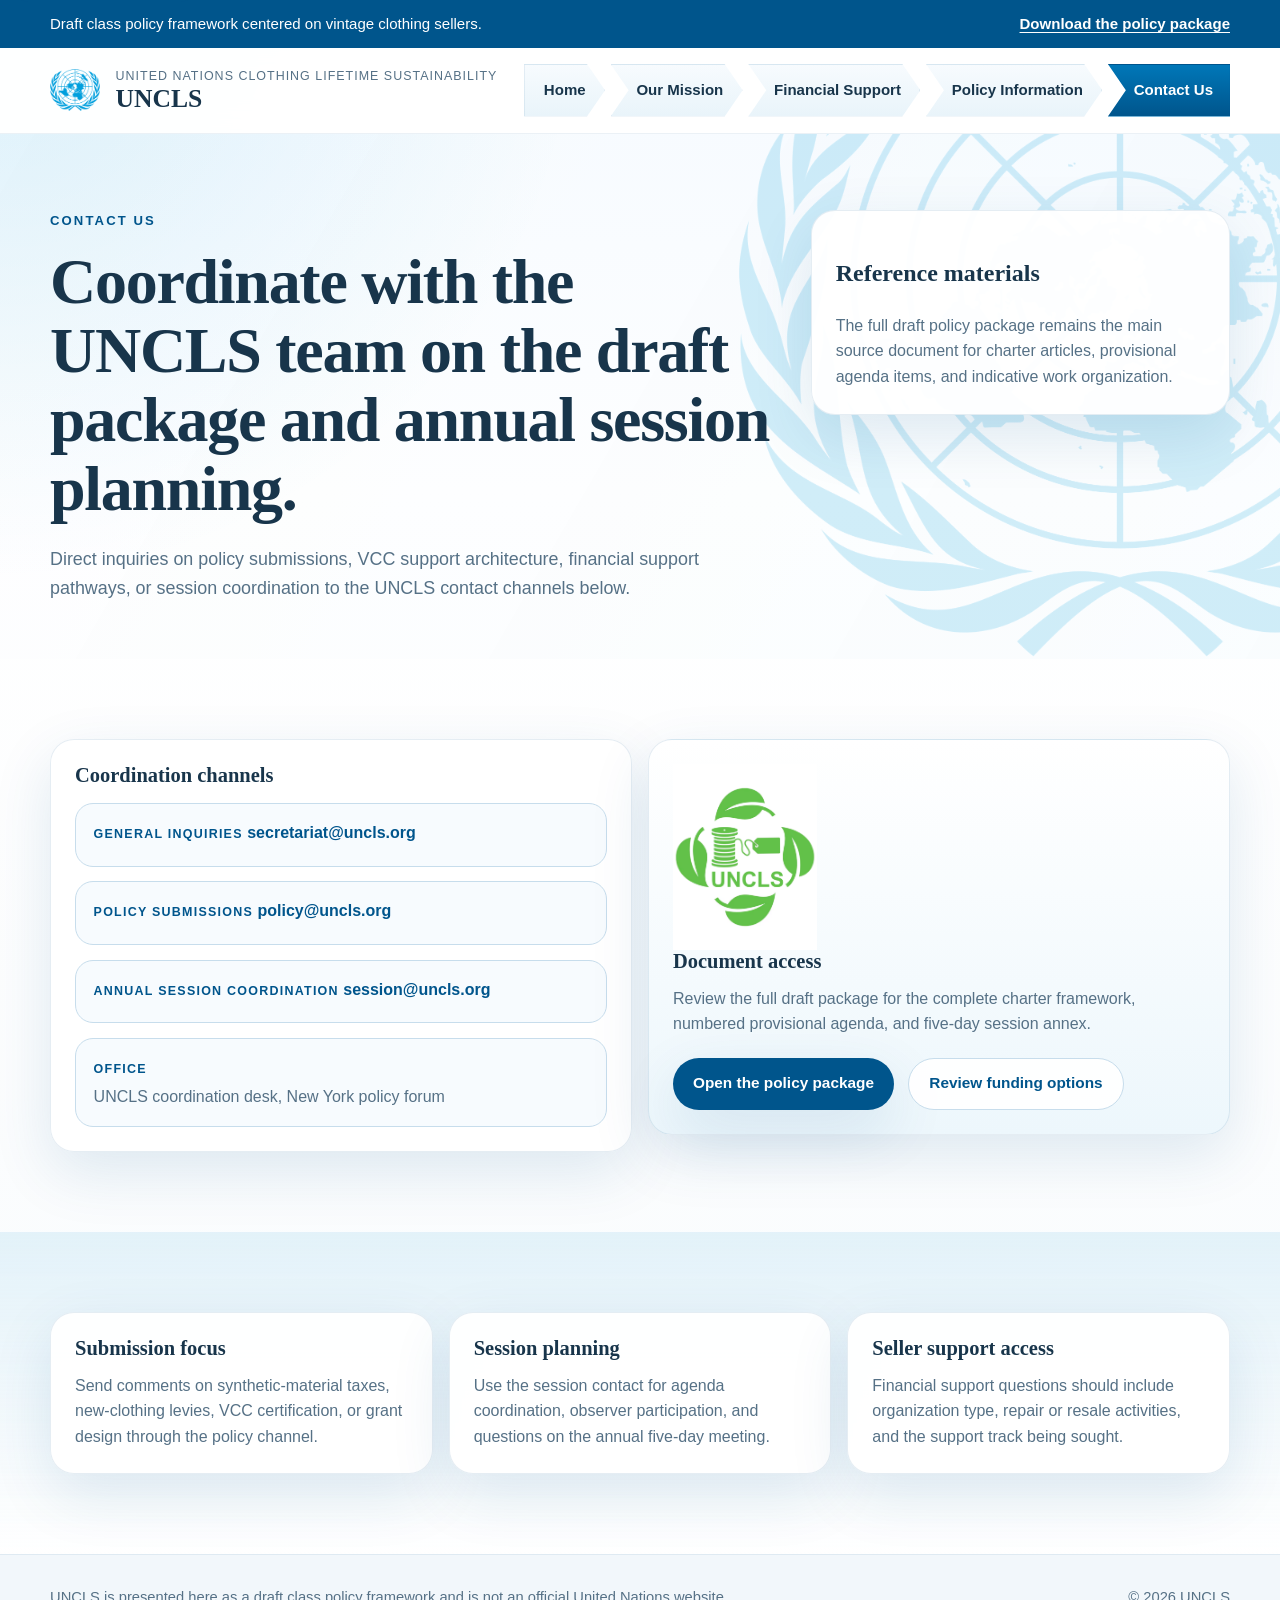
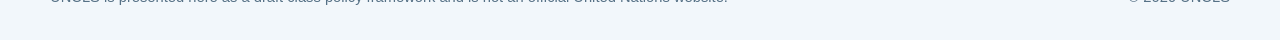
==== contact.html @ e7e81ed1 "created website" ====
<!DOCTYPE html>
<html lang="en">
  <head>
    <meta charset="UTF-8" />
    <meta name="viewport" content="width=device-width, initial-scale=1.0" />
    <meta
      name="description"
      content="Contact the UNCLS coordination team for draft package inquiries, policy submissions, and annual session planning."
    />
    <title>UNCLS | Contact Us</title>
    <link rel="stylesheet" href="styles.css" />
    <script defer src="script.js"></script>
  </head>
  <body>
    <a class="skip-link" href="#main-content">Skip to main content</a>

    <div class="utility-bar">
      <div class="container utility-bar__inner">
        <p>Draft class policy framework centered on vintage clothing sellers.</p>
        <a
          href="assets/UNCLS_vintage_clothing_sellers_policy_package.pdf"
          target="_blank"
          rel="noreferrer noopener"
        >
          Download the policy package
        </a>
      </div>
    </div>

    <header class="site-header">
      <div class="container site-header__inner">
        <a class="brand" href="index.html" aria-label="UNCLS home">
          <img
            class="brand__mark"
            src="assets/un_logo.png"
            alt="United Nations emblem"
          />
          <div class="brand__copy">
            <span class="brand__eyebrow">United Nations Clothing Lifetime Sustainability</span>
            <strong class="brand__title">UNCLS</strong>
          </div>
        </a>

        <button
          class="menu-toggle"
          type="button"
          aria-expanded="false"
          aria-controls="site-nav"
        >
          Menu
        </button>

        <nav class="site-nav" id="site-nav" aria-label="Primary">
          <a href="index.html">Home</a>
          <a href="mission.html">Our Mission</a>
          <a href="financial-support.html">Financial Support</a>
          <a href="policy-information.html">Policy Information</a>
          <a href="contact.html" aria-current="page">Contact Us</a>
        </nav>
      </div>
    </header>

    <main id="main-content">
      <section class="page-hero">
        <div class="container page-hero__grid">
          <div data-reveal>
            <p class="section-tag">Contact Us</p>
            <h1 class="page-title">
              Coordinate with the UNCLS team on the draft package and annual
              session planning.
            </h1>
            <p class="page-lede">
              Direct inquiries on policy submissions, VCC support architecture,
              financial support pathways, or session coordination to the UNCLS
              contact channels below.
            </p>
          </div>

          <aside class="page-note" data-reveal>
            <h2>Reference materials</h2>
            <p>
              The full draft policy package remains the main source document for
              charter articles, provisional agenda items, and indicative work
              organization.
            </p>
          </aside>
        </div>
      </section>

      <section class="section">
        <div class="container two-column-grid">
          <article class="panel-card" data-reveal>
            <h3>Coordination channels</h3>
            <div class="contact-list">
              <div class="contact-item">
                <span class="contact-item__label">General inquiries</span>
                <a href="mailto:secretariat@uncls.org">secretariat@uncls.org</a>
              </div>
              <div class="contact-item">
                <span class="contact-item__label">Policy submissions</span>
                <a href="mailto:policy@uncls.org">policy@uncls.org</a>
              </div>
              <div class="contact-item">
                <span class="contact-item__label">Annual session coordination</span>
                <a href="mailto:session@uncls.org">session@uncls.org</a>
              </div>
              <div class="contact-item">
                <span class="contact-item__label">Office</span>
                <p>UNCLS coordination desk, New York policy forum</p>
              </div>
            </div>
          </article>

          <aside class="panel-card panel-card--accent" data-reveal>
            <img class="side-logo" src="assets/UNCLS_logo.png" alt="UNCLS logo" />
            <h3>Document access</h3>
            <p>
              Review the full draft package for the complete charter framework,
              numbered provisional agenda, and five-day session annex.
            </p>
            <div class="button-stack">
              <a
                class="button button--primary"
                href="assets/UNCLS_vintage_clothing_sellers_policy_package.pdf"
                target="_blank"
                rel="noreferrer noopener"
              >
                Open the policy package
              </a>
              <a class="button button--secondary" href="financial-support.html">
                Review funding options
              </a>
            </div>
          </aside>
        </div>
      </section>

      <section class="section section--alt">
        <div class="container">
          <div class="three-card-grid">
            <article class="info-card" data-reveal>
              <h3>Submission focus</h3>
              <p>
                Send comments on synthetic-material taxes, new-clothing levies,
                VCC certification, or grant design through the policy channel.
              </p>
            </article>

            <article class="info-card" data-reveal>
              <h3>Session planning</h3>
              <p>
                Use the session contact for agenda coordination, observer
                participation, and questions on the annual five-day meeting.
              </p>
            </article>

            <article class="info-card" data-reveal>
              <h3>Seller support access</h3>
              <p>
                Financial support questions should include organization type,
                repair or resale activities, and the support track being sought.
              </p>
            </article>
          </div>
        </div>
      </section>
    </main>

    <footer class="site-footer">
      <div class="container site-footer__inner">
        <p>
          UNCLS is presented here as a draft class policy framework and is not
          an official United Nations website.
        </p>
        <p>&copy; <span id="current-year"></span> UNCLS</p>
      </div>
    </footer>
  </body>
</html>
---- styles.css ----
:root {
  --un-deep: #00558c;
  --un-blue: #009edb;
  --un-blue-soft: #dceef9;
  --un-border: #c7ddec;
  --un-sky: #f5fbff;
  --ink: #18354b;
  --ink-soft: #567186;
  --surface: #ffffff;
  --surface-alt: #f1f7fb;
  --warm: #f3d85d;
  --warm-soft: rgba(243, 216, 93, 0.3);
  --shadow: 0 20px 60px rgba(0, 85, 140, 0.12);
  --radius: 24px;
  --max-width: 1180px;
}

*,
*::before,
*::after {
  box-sizing: border-box;
}

html {
  scroll-behavior: smooth;
}

body {
  margin: 0;
  color: var(--ink);
  background:
    radial-gradient(circle at top left, rgba(0, 158, 219, 0.12), transparent 28%),
    linear-gradient(180deg, #f7fbff 0%, #ffffff 30%, #f8fbfd 100%);
  font-family: "Gill Sans", "Trebuchet MS", "Segoe UI", sans-serif;
  line-height: 1.6;
  overflow-x: hidden;
}

img {
  display: block;
  max-width: 100%;
}

a {
  color: inherit;
}

.skip-link {
  position: absolute;
  left: 1rem;
  top: -3rem;
  z-index: 100;
  padding: 0.75rem 1rem;
  color: #fff;
  background: var(--un-deep);
  border-radius: 0 0 12px 12px;
  text-decoration: none;
}

.skip-link:focus {
  top: 0;
}

.container {
  width: min(calc(100% - 2rem), var(--max-width));
  margin: 0 auto;
}

.utility-bar {
  background: var(--un-deep);
  color: #fff;
  font-size: 0.94rem;
}

.utility-bar__inner {
  display: flex;
  gap: 1rem;
  align-items: center;
  justify-content: space-between;
  padding: 0.75rem 0;
}

.utility-bar p {
  margin: 0;
}

.utility-bar a {
  color: #fff;
  font-weight: 700;
  text-decoration-thickness: 1px;
  text-underline-offset: 0.2em;
}

.site-header {
  position: sticky;
  top: 0;
  z-index: 20;
  background: rgba(255, 255, 255, 0.96);
  border-bottom: 1px solid rgba(0, 85, 140, 0.08);
  backdrop-filter: blur(14px);
}

.site-header__inner {
  display: flex;
  gap: 1.5rem;
  align-items: center;
  justify-content: space-between;
  padding: 1rem 0;
}

.brand {
  display: flex;
  gap: 1rem;
  align-items: center;
  min-width: 0;
  text-decoration: none;
}

.brand__mark {
  width: 3.1rem;
  flex: 0 0 auto;
}

.brand__copy {
  min-width: 0;
  max-width: 24rem;
}

.brand__eyebrow {
  display: block;
  color: var(--ink-soft);
  font-size: 0.78rem;
  line-height: 1.25;
  letter-spacing: 0.08em;
  text-transform: uppercase;
}

.brand__title {
  display: block;
  margin-top: 0.1rem;
  font-family: Cambria, Georgia, "Times New Roman", serif;
  font-size: 1.6rem;
  line-height: 1;
}

.site-nav {
  display: flex;
  gap: 0.35rem;
  align-items: center;
}

.site-nav a {
  display: inline-flex;
  align-items: center;
  justify-content: center;
  min-height: 3.1rem;
  padding: 0.8rem 1.15rem 0.85rem 1.55rem;
  color: var(--ink);
  background: linear-gradient(180deg, #f7fbfe, #e9f4fa);
  border: 1px solid rgba(0, 85, 140, 0.08);
  clip-path: polygon(0 0, calc(100% - 18px) 0, 100% 50%, calc(100% - 18px) 100%, 0 100%, 18px 50%);
  font-size: 0.94rem;
  font-weight: 700;
  text-decoration: none;
  transition:
    background-color 180ms ease,
    color 180ms ease,
    transform 180ms ease,
    box-shadow 180ms ease;
}

.site-nav a:first-child {
  padding-left: 1.2rem;
  clip-path: polygon(0 0, calc(100% - 18px) 0, 100% 50%, calc(100% - 18px) 100%, 0 100%);
}

.site-nav a:last-child {
  padding-right: 1rem;
  clip-path: polygon(0 0, 100% 0, 100% 100%, 0 100%, 18px 50%);
}

.site-nav a:hover,
.site-nav a:focus-visible {
  transform: translateY(-1px);
}

.site-nav a[aria-current="page"] {
  color: #fff;
  background: linear-gradient(180deg, #0077b8, var(--un-deep));
  box-shadow: 0 10px 30px rgba(0, 85, 140, 0.18);
}

.menu-toggle {
  display: none;
  padding: 0.65rem 1rem;
  color: var(--un-deep);
  background: #fff;
  border: 1px solid var(--un-border);
  border-radius: 999px;
  font: inherit;
  font-weight: 700;
  cursor: pointer;
}

.hero,
.page-hero {
  position: relative;
  overflow: hidden;
  padding: 4.75rem 0 3.5rem;
}

.hero::before,
.page-hero::before {
  content: "";
  position: absolute;
  inset: 0;
  background:
    linear-gradient(120deg, rgba(0, 85, 140, 0.02), rgba(0, 158, 219, 0.11)),
    url("assets/un_logo.png") no-repeat right -14rem top -8rem / 48rem auto;
  opacity: 0.18;
  pointer-events: none;
}

.page-hero--finance::before {
  background:
    linear-gradient(120deg, rgba(243, 216, 93, 0.2), rgba(0, 158, 219, 0.08)),
    url("assets/un_logo.png") no-repeat right -14rem top -8rem / 48rem auto;
}

.hero__grid,
.page-hero__grid {
  position: relative;
  display: grid;
  grid-template-columns: minmax(0, 1.45fr) minmax(280px, 0.82fr);
  gap: 1.2rem;
  align-items: start;
}

.hero__content {
  max-width: 48rem;
}

.section-tag {
  margin: 0 0 1rem;
  color: var(--un-deep);
  font-size: 0.82rem;
  font-weight: 800;
  letter-spacing: 0.16em;
  text-transform: uppercase;
}

.section-tag--warm {
  color: #6b5600;
}

.hero h1,
.page-title,
.feature-card h2,
.section-heading h2,
.overview-card h3,
.info-card h3,
.panel-card h3,
.timeline-card h3,
.policy-card h3,
.page-note h2,
.logo-panel h3 {
  font-family: Cambria, Georgia, "Times New Roman", serif;
}

.hero h1,
.page-title {
  margin: 0;
  font-size: clamp(2.4rem, 5vw, 4.4rem);
  line-height: 1.08;
  letter-spacing: -0.02em;
}

.hero__lede,
.page-lede {
  max-width: 43rem;
  margin: 1.4rem 0 0;
  color: var(--ink-soft);
  font-size: 1.12rem;
}

.hero__actions,
.button-row,
.button-stack {
  display: flex;
  flex-wrap: wrap;
  gap: 0.9rem;
}

.hero__actions {
  margin-top: 2rem;
}

.button {
  display: inline-flex;
  align-items: center;
  justify-content: center;
  min-height: 3rem;
  padding: 0.8rem 1.25rem;
  border-radius: 999px;
  font-size: 0.96rem;
  font-weight: 700;
  text-decoration: none;
  transition:
    transform 180ms ease,
    box-shadow 180ms ease,
    background-color 180ms ease,
    color 180ms ease;
}

.button:hover,
.button:focus-visible {
  transform: translateY(-1px);
}

.button--primary {
  color: #fff;
  background: var(--un-deep);
  box-shadow: var(--shadow);
}

.button--secondary {
  color: var(--un-deep);
  background: rgba(255, 255, 255, 0.94);
  border: 1px solid var(--un-border);
}

.feature-card,
.page-note,
.overview-card,
.info-card,
.panel-card,
.timeline-card,
.policy-card,
.search-panel,
.grant-showcase,
.logo-panel,
.policy-updates,
.action-panel {
  background: rgba(255, 255, 255, 0.95);
  border: 1px solid rgba(0, 85, 140, 0.1);
  border-radius: var(--radius);
  box-shadow: var(--shadow);
}

.feature-card,
.page-note,
.panel-card,
.timeline-card,
.policy-card,
.logo-panel,
.grant-showcase,
.policy-updates {
  padding: 1.5rem;
}

.feature-card__header {
  display: grid;
  grid-template-columns: 4.5rem 1fr;
  gap: 1rem;
  align-items: center;
}

.feature-card__logo {
  width: 4.5rem;
}

.feature-card__eyebrow {
  margin: 0 0 0.3rem;
  color: var(--ink-soft);
  font-size: 0.76rem;
  font-weight: 800;
  letter-spacing: 0.12em;
  text-transform: uppercase;
}

.feature-card h2 {
  margin: 0;
  font-size: 1.45rem;
  line-height: 1.15;
}

.feature-card__text,
.page-note p,
.overview-card p,
.info-card p,
.panel-card p,
.timeline-card p,
.policy-card p,
.logo-panel p,
.contact-item p {
  margin: 0;
  color: var(--ink-soft);
}

.stats-grid,
.overview-grid,
.three-card-grid,
.content-grid,
.timeline-grid,
.policy-card-grid {
  display: grid;
  gap: 1rem;
}

.stats-grid {
  grid-template-columns: repeat(2, minmax(0, 1fr));
  margin: 1.5rem 0;
}

.stat-box {
  padding: 0.95rem 1rem;
  background: #fff;
  border: 1px solid var(--un-border);
  border-radius: 18px;
}

.stat-box dt {
  color: var(--ink-soft);
  font-size: 0.8rem;
  font-weight: 700;
  text-transform: uppercase;
  letter-spacing: 0.08em;
}

.stat-box dd {
  margin: 0.35rem 0 0;
  color: var(--un-deep);
  font-size: 1.5rem;
  font-weight: 800;
}

.section {
  padding: 5rem 0;
}

.section--tight {
  padding: 2.1rem 0;
}

.section--alt {
  background:
    linear-gradient(180deg, rgba(0, 158, 219, 0.06), rgba(255, 255, 255, 0.98)),
    var(--surface-alt);
}

.section-heading {
  max-width: 50rem;
}

.section-heading--compact {
  max-width: 42rem;
}

.section-heading h2 {
  margin: 0;
  font-size: clamp(2rem, 3vw, 3rem);
  line-height: 1.12;
}

.section-heading p:last-child {
  margin: 1rem 0 0;
  color: var(--ink-soft);
  font-size: 1.04rem;
}

.overview-grid {
  grid-template-columns: repeat(4, minmax(0, 1fr));
  margin-top: 2rem;
}

.overview-card {
  padding: 1.4rem;
}

.overview-card h3,
.info-card h3,
.panel-card h3,
.timeline-card h3,
.policy-card h3 {
  margin: 0 0 0.75rem;
  font-size: 1.28rem;
  line-height: 1.15;
}

.text-link {
  display: inline-flex;
  margin-top: 1rem;
  color: var(--un-deep);
  font-weight: 700;
  text-decoration: none;
}

.text-link:hover,
.text-link:focus-visible {
  text-decoration: underline;
}

.three-card-grid {
  grid-template-columns: repeat(3, minmax(0, 1fr));
}

.content-grid {
  grid-template-columns: repeat(2, minmax(0, 1fr));
  margin-top: 2rem;
}

.info-card {
  padding: 1.5rem;
}

.panel-card--accent {
  background: linear-gradient(180deg, #ffffff, #edf7fc);
}

.action-panel {
  display: flex;
  gap: 1rem;
  align-items: center;
  justify-content: space-between;
  margin-top: 2rem;
  padding: 1.5rem;
}

.action-panel h3 {
  margin: 0;
  font-size: 1.5rem;
}

.highlight-title {
  display: inline;
  box-shadow: inset 0 -0.45em 0 var(--warm-soft);
}

.search-panel {
  display: grid;
  grid-template-columns: 3.3rem minmax(0, 1fr) auto;
  gap: 0.8rem;
  align-items: center;
  padding: 1rem;
}

.search-status {
  min-height: 1.5rem;
  margin: 0.75rem 0 0;
  color: var(--ink-soft);
  font-size: 0.94rem;
  font-weight: 700;
}

.search-status.has-results {
  color: var(--un-deep);
}

.search-status.has-no-results {
  color: #7a4d00;
}

.search-panel input {
  width: 100%;
  min-height: 3.2rem;
  padding: 0 1rem;
  color: var(--ink);
  background: #fff;
  border: 1px solid var(--un-border);
  border-radius: 18px;
  font: inherit;
}

.search-panel__icon {
  position: relative;
  width: 3.1rem;
  height: 3.1rem;
  background: linear-gradient(180deg, #f7fbfe, #e8f4fb);
  border: 1px solid var(--un-border);
  border-radius: 18px;
}

.search-panel__icon::before {
  content: "";
  position: absolute;
  width: 0.9rem;
  height: 0.9rem;
  top: 0.7rem;
  left: 0.8rem;
  border: 3px solid var(--un-deep);
  border-radius: 50%;
}

.search-panel__icon::after {
  content: "";
  position: absolute;
  width: 0.7rem;
  height: 3px;
  right: 0.72rem;
  bottom: 0.85rem;
  background: var(--un-deep);
  transform: rotate(45deg);
  transform-origin: center;
}

[data-search-target] {
  scroll-margin-top: 7.5rem;
  transition:
    opacity 180ms ease,
    border-color 180ms ease,
    box-shadow 180ms ease,
    transform 180ms ease;
}

[data-search-target].search-match {
  border-color: rgba(0, 85, 140, 0.26);
  box-shadow:
    0 0 0 3px rgba(0, 158, 219, 0.14),
    var(--shadow);
}

[data-search-target].search-current {
  border-color: rgba(0, 85, 140, 0.38);
  box-shadow:
    0 0 0 4px rgba(243, 216, 93, 0.35),
    var(--shadow);
}

[data-search-target].search-dim {
  opacity: 0.45;
}

.finance-grid,
.two-column-grid,
.sidebar-layout {
  display: grid;
  gap: 1rem;
  align-items: start;
}

.finance-grid {
  grid-template-columns: minmax(0, 1.4fr) minmax(260px, 0.75fr);
}

.two-column-grid,
.sidebar-layout {
  grid-template-columns: repeat(2, minmax(0, 1fr));
}

.grant-showcase {
  background:
    linear-gradient(180deg, rgba(243, 216, 93, 0.12), rgba(255, 255, 255, 0.96)),
    #fff;
}

.grant-showcase__top {
  display: flex;
  gap: 1rem;
  align-items: start;
  justify-content: space-between;
}

.grant-showcase h2 {
  margin: 0;
  font-family: Cambria, Georgia, "Times New Roman", serif;
  font-size: 2rem;
  line-height: 1.05;
}

.grant-total {
  flex: 0 0 auto;
  padding: 0.85rem 1.1rem;
  color: #604b00;
  background: rgba(243, 216, 93, 0.36);
  border: 1px solid rgba(96, 75, 0, 0.12);
  border-radius: 999px;
  font-weight: 800;
  white-space: nowrap;
}

.grant-showcase__body {
  display: grid;
  grid-template-columns: minmax(0, 1fr) 160px;
  gap: 1rem;
  align-items: center;
  margin-top: 1.4rem;
}

.grant-showcase__copy p:first-child {
  margin-bottom: 0.9rem;
}

.grant-badge {
  display: flex;
  align-items: center;
  justify-content: center;
  min-height: 160px;
  background: #fff;
  border: 1px dashed rgba(0, 85, 140, 0.18);
  border-radius: 22px;
}

.grant-badge img,
.logo-panel img,
.side-logo {
  width: min(100%, 9rem);
}

.logo-panel {
  text-align: center;
}

.logo-panel img {
  margin: 0 auto 1rem;
}

.logo-panel h3 {
  margin: 0 0 0.7rem;
  font-size: 1.35rem;
}

.panel-card--sketch {
  background:
    linear-gradient(180deg, rgba(243, 216, 93, 0.08), rgba(255, 255, 255, 0.96)),
    #fff;
}

.deadline-pill {
  display: inline-flex;
  margin-top: 1rem;
  padding: 0.55rem 0.95rem;
  color: #604b00;
  background: rgba(243, 216, 93, 0.36);
  border-radius: 999px;
  font-weight: 800;
}

.policy-updates__header {
  max-width: 46rem;
}

.policy-updates__header h2 {
  margin: 0;
  font-family: Cambria, Georgia, "Times New Roman", serif;
  font-size: 1.9rem;
  line-height: 1.08;
}

.policy-update-list {
  display: grid;
  gap: 1rem;
  margin-top: 1.4rem;
}

.policy-update-item {
  display: grid;
  grid-template-columns: 110px minmax(0, 1fr);
  gap: 1rem;
  align-items: center;
  padding: 1rem;
  background: linear-gradient(180deg, #fffdf1, #ffffff);
  border: 1px solid rgba(0, 85, 140, 0.08);
  border-radius: 18px;
}

.policy-update-item p {
  margin: 0;
  color: var(--ink);
  font-size: 1.02rem;
  font-weight: 700;
}

.percent-chip {
  display: inline-flex;
  align-items: center;
  justify-content: center;
  min-height: 3.3rem;
  color: #604b00;
  background: rgba(243, 216, 93, 0.36);
  border-radius: 999px;
  font-size: 1.45rem;
  font-weight: 800;
}

.policy-card-grid {
  grid-template-columns: repeat(2, minmax(0, 1fr));
  margin-top: 2rem;
}

.policy-card__label,
.contact-item__label,
.timeline-card__day {
  display: inline-flex;
  margin-bottom: 0.3rem;
  color: var(--un-deep);
  font-size: 0.78rem;
  font-weight: 800;
  letter-spacing: 0.1em;
  text-transform: uppercase;
}

.policy-card p + .policy-card__label {
  margin-top: 1rem;
}

.timeline-grid {
  grid-template-columns: repeat(5, minmax(0, 1fr));
  margin-top: 2rem;
}

.plain-list {
  margin: 1rem 0 0;
  padding-left: 1.2rem;
  color: var(--ink-soft);
}

.plain-list li + li {
  margin-top: 0.6rem;
}

.contact-list {
  display: grid;
  gap: 0.9rem;
  margin-top: 1rem;
}

.contact-item {
  padding: 1rem 1.1rem;
  background: #f7fbfe;
  border: 1px solid var(--un-border);
  border-radius: 18px;
}

.contact-item a {
  color: var(--un-deep);
  font-weight: 700;
  text-decoration: none;
}

.contact-item a:hover,
.contact-item a:focus-visible {
  text-decoration: underline;
}

.button-stack {
  margin-top: 1.3rem;
}

.site-footer {
  background: #f2f7fb;
  border-top: 1px solid rgba(0, 85, 140, 0.08);
}

.site-footer__inner {
  display: flex;
  gap: 1rem;
  align-items: center;
  justify-content: space-between;
  padding: 1rem 0;
  color: var(--ink-soft);
  font-size: 0.92rem;
}

[data-reveal] {
  opacity: 0;
  transform: translateY(20px);
  transition:
    opacity 500ms ease,
    transform 500ms ease;
}

[data-reveal].is-visible {
  opacity: 1;
  transform: translateY(0);
}

@media (prefers-reduced-motion: reduce) {
  html {
    scroll-behavior: auto;
  }

  *,
  *::before,
  *::after {
    animation: none !important;
    transition: none !important;
  }

  [data-reveal] {
    opacity: 1;
    transform: none;
  }
}

@media (max-width: 1100px) {
  .overview-grid,
  .timeline-grid {
    grid-template-columns: repeat(2, minmax(0, 1fr));
  }
}

@media (max-width: 980px) {
  .hero__grid,
  .page-hero__grid,
  .finance-grid,
  .two-column-grid,
  .sidebar-layout,
  .three-card-grid,
  .policy-card-grid,
  .content-grid {
    grid-template-columns: 1fr;
  }

  .timeline-grid {
    grid-template-columns: repeat(2, minmax(0, 1fr));
  }

  .overview-grid {
    grid-template-columns: repeat(2, minmax(0, 1fr));
  }
}

@media (max-width: 1040px) {
  .site-header__inner {
    flex-wrap: wrap;
    align-items: flex-start;
  }

  .menu-toggle {
    display: inline-flex;
    margin-left: auto;
  }

  .site-nav {
    display: none;
    width: 100%;
    flex-direction: column;
    align-items: stretch;
    gap: 0.55rem;
    padding-top: 0.65rem;
  }

  .site-nav.is-open {
    display: flex;
  }

  .site-nav a,
  .site-nav a:first-child,
  .site-nav a:last-child {
    clip-path: none;
    justify-content: flex-start;
    min-height: 0;
    padding: 0.9rem 1rem;
    border-radius: 16px;
  }

  .utility-bar__inner,
  .site-footer__inner,
  .action-panel {
    flex-direction: column;
    align-items: flex-start;
  }

  .hero,
  .page-hero,
  .section {
    padding: 4rem 0;
  }

  .hero::before,
  .page-hero::before {
    background-size: 34rem auto;
    background-position: right -12rem top -3rem;
  }
}

@media (max-width: 700px) {
  .container {
    width: min(calc(100% - 1.25rem), var(--max-width));
  }

  .brand__eyebrow {
    font-size: 0.68rem;
  }

  .brand__title {
    font-size: 1.4rem;
  }

  .hero h1,
  .page-title {
    font-size: 2.2rem;
  }

  .hero__lede,
  .page-lede,
  .section-heading p:last-child {
    font-size: 1rem;
  }

  .hero,
  .page-hero {
    padding: 3.3rem 0 2.7rem;
  }

  .section {
    padding: 3.2rem 0;
  }

  .section--tight {
    padding: 1.55rem 0;
  }

  .feature-card,
  .page-note,
  .overview-card,
  .info-card,
  .panel-card,
  .timeline-card,
  .policy-card,
  .logo-panel,
  .grant-showcase,
  .policy-updates,
  .action-panel {
    padding: 1.15rem;
    border-radius: 20px;
  }

  .section-heading h2,
  .grant-showcase h2,
  .policy-updates__header h2,
  .action-panel h3 {
    font-size: 1.7rem;
  }

  .overview-grid,
  .timeline-grid,
  .stats-grid {
    grid-template-columns: 1fr;
  }

  .search-panel {
    grid-template-columns: 1fr;
    padding: 0.9rem;
  }

  .search-panel__icon {
    display: none;
  }

  .search-status {
    margin-top: 0.6rem;
    font-size: 0.88rem;
  }

  .grant-showcase__top,
  .grant-showcase__body,
  .policy-update-item {
    grid-template-columns: 1fr;
    display: grid;
  }

  .grant-showcase__top {
    justify-content: start;
  }

  .grant-total,
  .percent-chip {
    justify-self: start;
  }

  .grant-badge {
    min-height: 120px;
  }

  .button,
  .hero__actions .button,
  .button-row .button,
  .button-stack .button {
    width: 100%;
  }

  .hero__actions,
  .button-row,
  .button-stack {
    flex-direction: column;
    align-items: stretch;
  }

  .policy-update-item p {
    font-size: 0.97rem;
  }

  .percent-chip {
    min-height: 3rem;
    padding: 0 1rem;
    font-size: 1.25rem;
  }

  .site-footer__inner {
    align-items: flex-start;
  }
}

@media (max-width: 480px) {
  .container {
    width: min(calc(100% - 1rem), var(--max-width));
  }

  .utility-bar {
    font-size: 0.86rem;
  }

  .utility-bar__inner {
    gap: 0.55rem;
    padding: 0.65rem 0;
  }

  .site-header__inner {
    gap: 0.9rem;
    padding: 0.85rem 0;
  }

  .brand {
    gap: 0.75rem;
  }

  .brand__mark {
    width: 2.65rem;
  }

  .brand__copy {
    max-width: 15rem;
  }

  .brand__eyebrow {
    font-size: 0.62rem;
    letter-spacing: 0.06em;
  }

  .brand__title {
    font-size: 1.25rem;
  }

  .hero h1,
  .page-title {
    font-size: 1.95rem;
  }

  .site-nav a {
    padding: 0.85rem 0.9rem;
  }
}
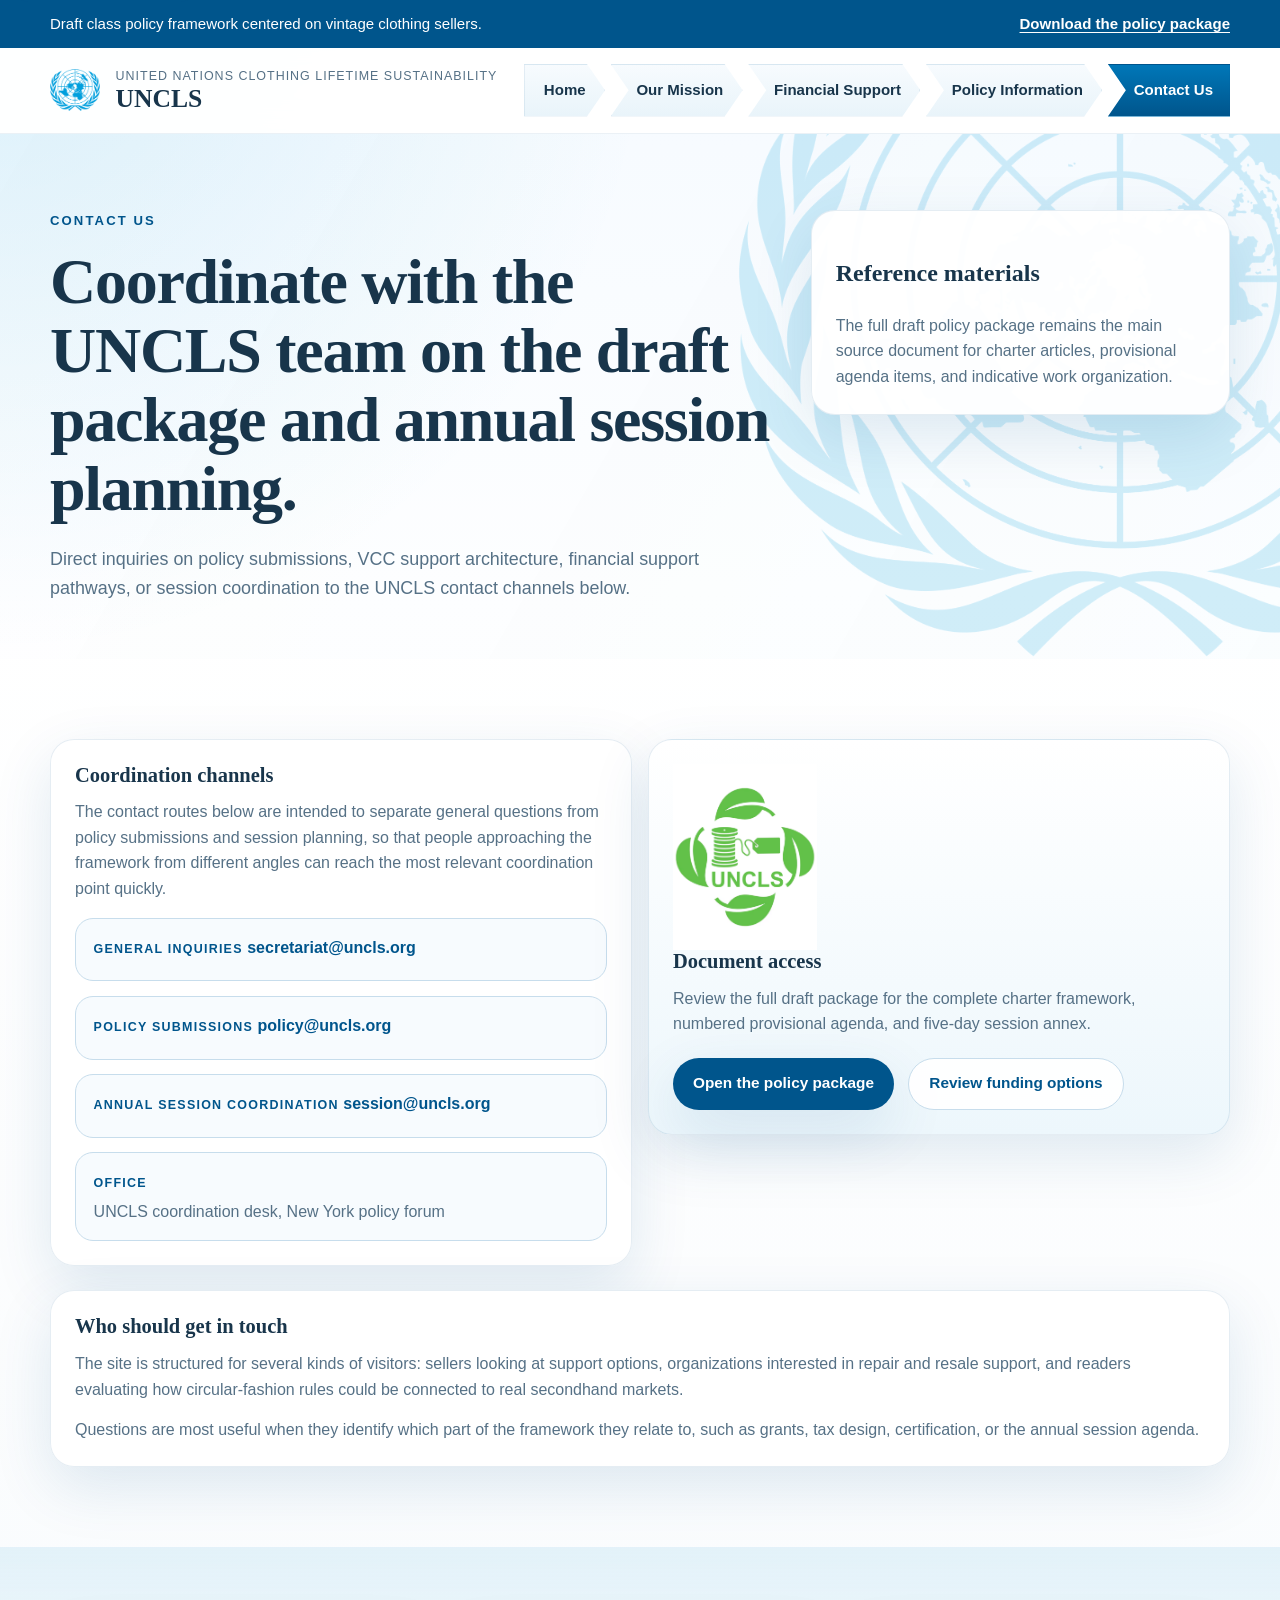
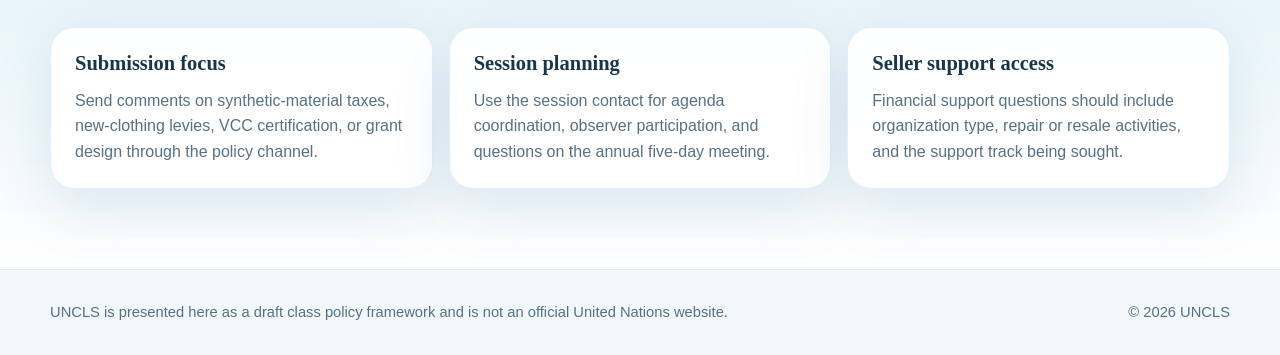
==== commit 004f9a60: "added readme" ====
--- a/contact.html
+++ b/contact.html
@@ -89,8 +89,14 @@
 
       <section class="section">
         <div class="container two-column-grid">
-          <article class="panel-card" data-reveal>
+          <article class="panel-card prose-block" data-reveal>
             <h3>Coordination channels</h3>
+            <p>
+              The contact routes below are intended to separate general
+              questions from policy submissions and session planning, so that
+              people approaching the framework from different angles can reach
+              the most relevant coordination point quickly.
+            </p>
             <div class="contact-list">
               <div class="contact-item">
                 <span class="contact-item__label">General inquiries</span>
@@ -133,6 +139,23 @@
             </div>
           </aside>
         </div>
+
+        <div class="container">
+          <article class="panel-card section-followup prose-block" data-reveal>
+            <h3>Who should get in touch</h3>
+            <p>
+              The site is structured for several kinds of visitors: sellers
+              looking at support options, organizations interested in repair
+              and resale support, and readers evaluating how circular-fashion
+              rules could be connected to real secondhand markets.
+            </p>
+            <p>
+              Questions are most useful when they identify which part of the
+              framework they relate to, such as grants, tax design,
+              certification, or the annual session agenda.
+            </p>
+          </article>
+        </div>
       </section>
 
       <section class="section section--alt">
--- a/styles.css
+++ b/styles.css
@@ -517,6 +517,14 @@
   background: linear-gradient(180deg, #ffffff, #edf7fc);
 }
 
+.section-followup {
+  margin-top: 1.5rem;
+}
+
+.prose-block p + p {
+  margin-top: 0.9rem;
+}
+
 .action-panel {
   display: flex;
   gap: 1rem;
